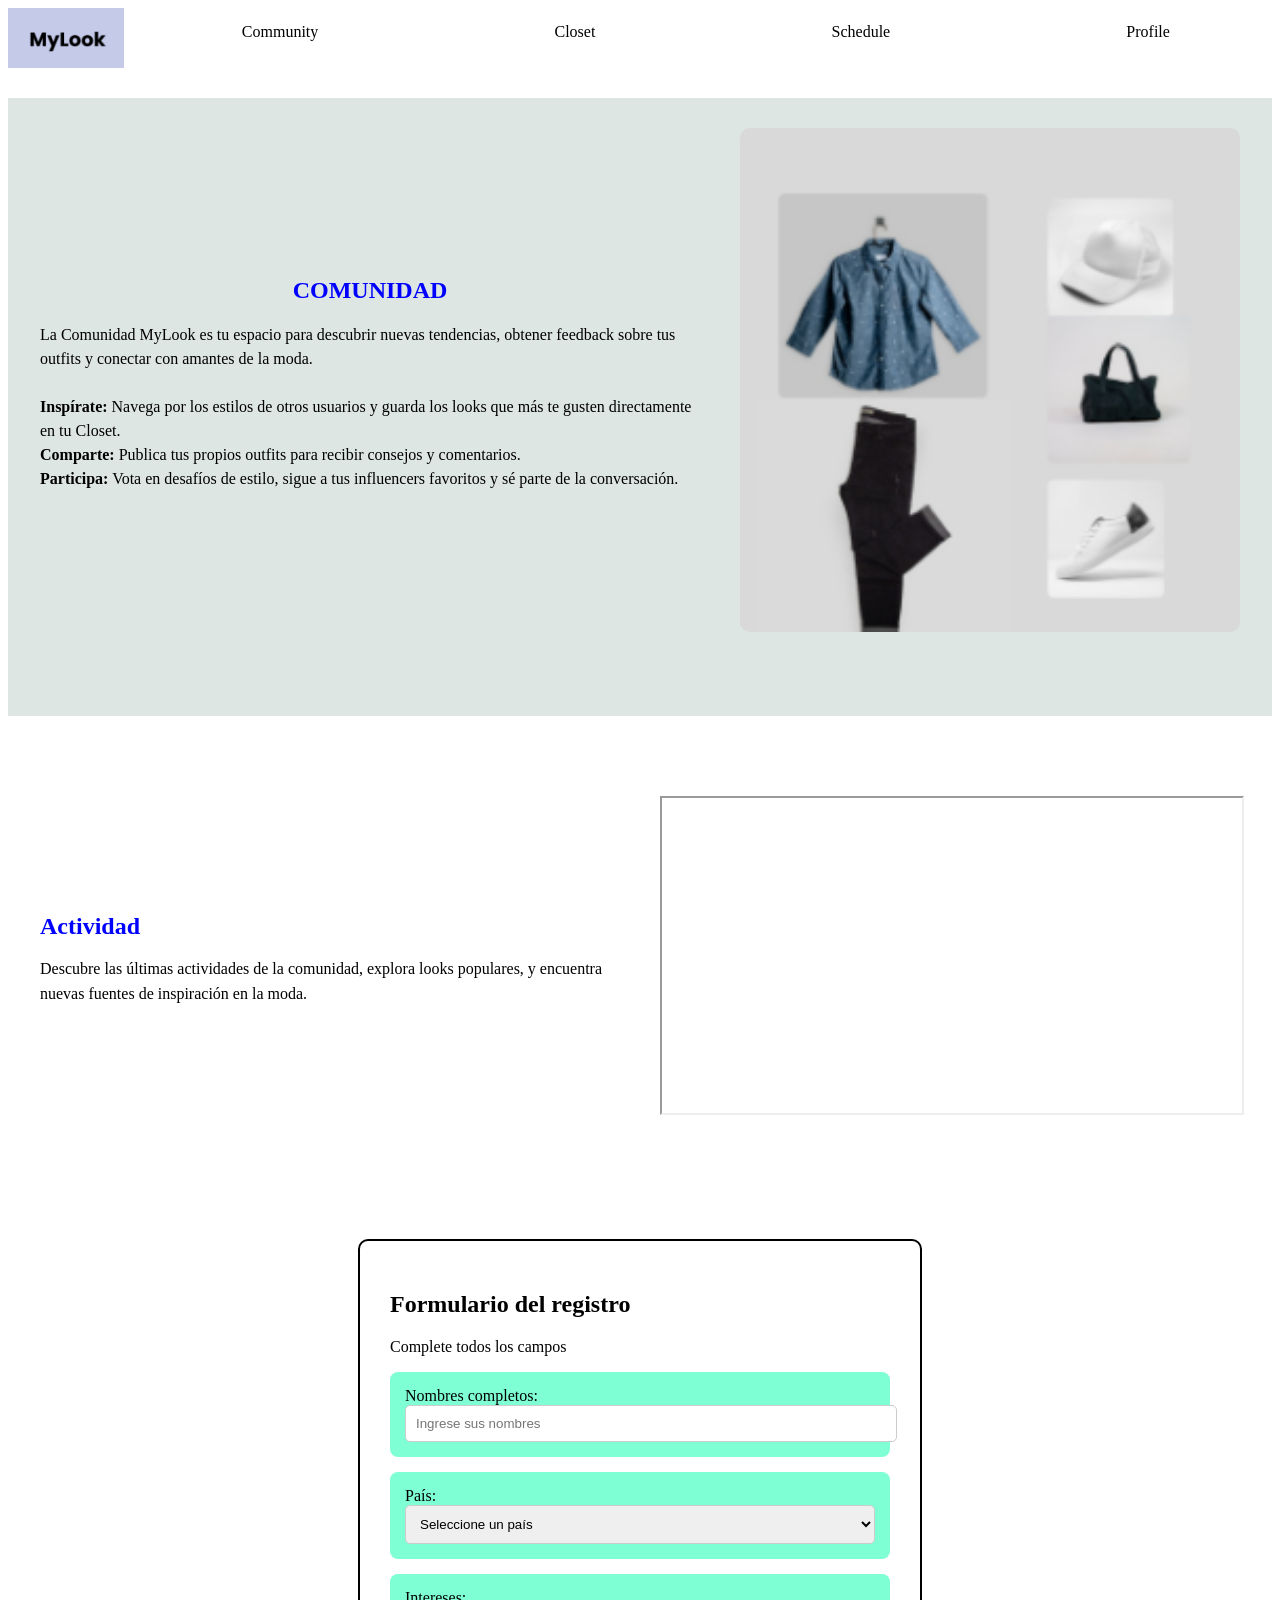
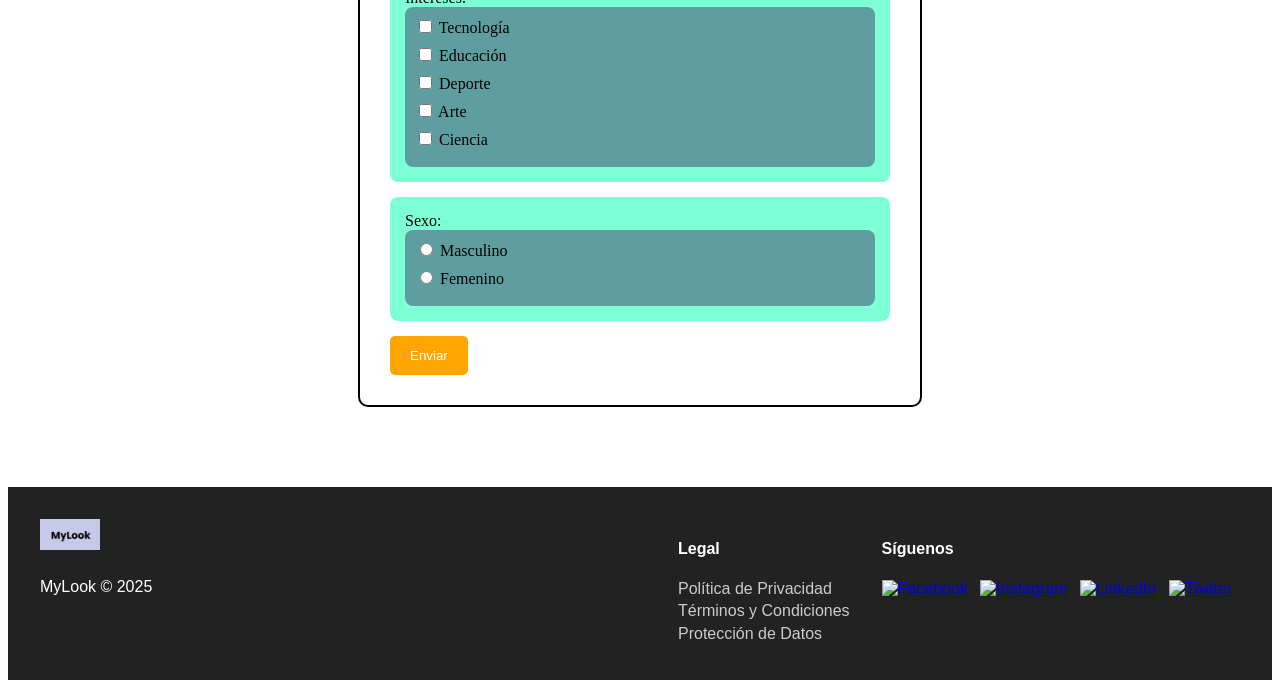
==== index.html @ fbf9d1d6 "Initial commit" ====
<!DOCTYPE html>
<html lang="es">
  <head>
    <meta charset="UTF-8" />
    <meta name="viewport" content="width=device-width, initial-scale=1.0" />
    <meta http-equiv="X-UA-Compatible" content="ie=edge" />
    <title>MyLook</title>
    <link rel="stylesheet" href="styles.css" />
    <link rel="stylesheet" href="Pie.css" />
  </head>

  <body>
    <nav class="top-header">
      <a href="#" class="logo">
        <img height="60" src="image/logo_ihc.png" alt="MyLook logo" />
      </a>

      <ul class="Menu-Horizontal">
        <li>
          <a href="#">Community</a>
          <ul class="Menu-Vertical">
            <li><a href="#">Friends</a></li>
            <li><a href="#">For you</a></li>
          </ul>
        </li>

        <li>
          <a href="#">Closet</a>
          <ul class="Menu-Vertical">
            <li><a href="#">Clothes</a></li>
            <li><a href="#">Outfit</a></li>
            <li><a href="#">Collection</a></li>
          </ul>
        </li>

        <li><a href="#">Schedule</a></li>
        <li><a href="#">Profile</a></li>
      </ul>
    </nav>

    <section class="seccion-comunnity">
      <div class="cont-gral-comunnity">
        <div class="cont-communn-texto">
          <h2>COMUNIDAD</h2>
          <p>
            La Comunidad MyLook es tu espacio para descubrir nuevas tendencias,
            obtener feedback sobre tus outfits y conectar con amantes de la
            moda.
            <br /><br />
            <strong>Inspírate:</strong> Navega por los estilos de otros usuarios
            y guarda los looks que más te gusten directamente en tu Closet.
            <br />
            <strong>Comparte:</strong> Publica tus propios outfits para recibir
            consejos y comentarios. <br />
            <strong>Participa:</strong> Vota en desafíos de estilo, sigue a tus
            influencers favoritos y sé parte de la conversación.
          </p>
        </div>

        <div class="cont-communn-image">
          <img
            src="image/ropa ihc.png"
            alt="Imagen de ropa MyLook"
            width="350"
          />
        </div>
      </div>
    </section>

    <section class="Seccion-Actividades">
      <div class="cont-gral-actividades">
        <div class="cont-actividad-texto">
          <h2>Actividad</h2>
          <p>
            Descubre las últimas actividades de la comunidad, explora looks
            populares, y encuentra nuevas fuentes de inspiración en la moda.
          </p>
        </div>

        <div class="cont-actividad-video">
          <iframe
            src="https://www.youtube.com/embed/mPgpehV3ZMg"
            title="VIDEO DEMOSTRATIVO"
            allowfullscreen
            loading="lazy"
            width="560"
            height="315"
          ></iframe>
        </div>
      </div>
    </section>

    <!-- SECCION CONTACTANOS -->
    <section class="seccion-formulario">
      <div class="div-cont-formulario">
        <h2>Formulario del registro</h2>
        <p>Complete todos los campos</p>

        <form>
          <div class="campo">
            <label for="nombre">Nombres completos:</label>
            <input
              type="text"
              id="nombre"
              name="nombre"
              placeholder="Ingrese sus nombres"
            />
          </div>

          <div class="campo">
            <label for="pais">País:</label>
            <select id="pais" name="pais">
              <option value="">Seleccione un país</option>
              <option value="Peru">Perú</option>
              <option value="Ecuador">Ecuador</option>
              <option value="Argentina">Argentina</option>
              <option value="Paraguay">Paraguay</option>
              <option value="Uruguay">Uruguay</option>
              <option value="Colombia">Colombia</option>
            </select>
          </div>

          <div class="campo">
            <label>Intereses:</label>
            <ul class="lista-checkbox">
              <li>
                <label
                  ><input type="checkbox" name="intereses" value="tecnologia" />
                  Tecnología</label
                >
              </li>
              <li>
                <label
                  ><input type="checkbox" name="intereses" value="educacion" />
                  Educación</label
                >
              </li>
              <li>
                <label
                  ><input type="checkbox" name="intereses" value="deporte" />
                  Deporte</label
                >
              </li>
              <li>
                <label
                  ><input type="checkbox" name="intereses" value="arte" />
                  Arte</label
                >
              </li>
              <li>
                <label
                  ><input type="checkbox" name="intereses" value="ciencia" />
                  Ciencia</label
                >
              </li>
            </ul>
          </div>

          <!-- Radio Button -->
          <div class="campo">
            <label>Sexo:</label>
            <ul class="lista-radio">
              <li>
                <label
                  ><input type="radio" name="genero" value="masculino" />
                  Masculino</label
                >
              </li>
              <li>
                <label
                  ><input type="radio" name="genero" value="femenino" />
                  Femenino</label
                >
              </li>
            </ul>
          </div>

          <button type="submit">Enviar</button>
        </form>
      </div>
    </section>

    <footer class="footer">
      <div class="footer-container">
        <div class="footer-brand">
          <img src="image/logo_ihc.png" alt="MyLook logo" class="footer-logo" />
          <p>MyLook © 2025</p>
        </div>

        <div class="footer-right">
          <div class="footer-links">
            <h4>Legal</h4>
            <a href="docs/politica_de_privacidad.pdf" target="_blank"
              >Política de Privacidad</a
            >
            <a href="docs/terminos_y_condiciones.pdf" target="_blank"
              >Términos y Condiciones</a
            >
            <a href="docs/proteccion_de_datos.pdf" target="_blank"
              >Protección de Datos</a
            >
          </div>

          <div class="footer-social">
            <h4>Síguenos</h4>
            <a href="#"
              ><img
                src="https://cdn-icons-png.flaticon.com/512/145/145802.png"
                alt="Facebook"
                class="social-icon"
            /></a>
            <a href="#"
              ><img
                src="https://cdn-icons-png.flaticon.com/512/145/145812.png"
                alt="Instagram"
                class="social-icon"
            /></a>
            <a href="#"
              ><img
                src="https://cdn-icons-png.flaticon.com/512/145/145807.png"
                alt="LinkedIn"
                class="social-icon"
            /></a>
            <a href="#"
              ><img
                src="https://cdn-icons-png.flaticon.com/512/145/145806.png"
                alt="Twitter"
                class="social-icon"
            /></a>
          </div>
        </div>
      </div>
    </footer>
  </body>
</html>
---- styles.css ----
.top-header {
  position: fixed;
  background-color: white;
  width: 100%;
  height: 5.625rem;
  display: flex;
  align-items: start;
  justify-content: space-between;
  z-index: 100;
}

.Menu-Horizontal {
  list-style: none;
  display: flex;
  justify-content: space-around;
  width: 100%;
  max-width: 75rem;
  margin: 0;
  padding: 0;
}

.Menu-Horizontal li {
  display: block;
  padding: 0.9375rem 1.25rem;
  color: black;
}

.Menu-Horizontal li:hover {
  color: red;
}

.Menu-Horizontal li a {
  text-decoration: none;
  color: inherit;
}

.Menu-Vertical {
  padding: 0;
  position: absolute;
  display: none;
  width: 12.5rem;
  background-color: white;
}

.Menu-Horizontal li:hover .Menu-Vertical {
  display: block;
}

.Menu-Vertical li {
  display: block;
  color: green;
  padding: 0.9375rem 0.9375rem 1.25rem;
}

.Menu-Vertical li:hover {
  background-color: grey;
}

.seccion-comunnity {
  padding: 7.5rem 1.25rem 5rem;
  background-color: rgb(221, 230, 227);
}

.cont-gral-comunnity {
  display: flex;
  justify-content: space-between;
  align-items: center;
  max-width: 75rem;
  margin: 0 auto;
  gap: 2.5rem;
  flex-wrap: wrap;
}

.cont-communn-texto {
  flex: 1;
  text-align: left;
}

.cont-communn-texto h2 {
  color: blue;
  margin-bottom: 1.1875rem;
  text-align: center;
}

.cont-communn-texto p {
  color: black;
  line-height: 1.5;
}

.cont-communn-image {
  flex: 1;
  width: 100%;
  max-width: 31.25rem;
  border-radius: 0.625rem;
}

.cont-communn-image img {
  width: 100%;
  height: auto;
  border-radius: 0.625rem;
}

.cont-gral-actividades {
  display: flex;
  justify-content: space-between;
  align-items: center;
  max-width: 75rem;
  margin: 0 auto;
  gap: 2.5rem;
  flex-wrap: wrap;
}

.cont-actividad-texto {
  flex: 1;
}

.cont-actividad-texto h2 {
  color: blue;
  margin-bottom: 0.9375rem;
}

.cont-actividad-texto p {
  color: black;
  line-height: 1.6;
}

.cont-actividad-video {
  flex: 1;
}

.Seccion-Actividades {
  padding: 5rem 1.25rem;
}

.cont-actividad-video iframe {
  width: 100%;
}

.seccion-formulario {
  background-color: white;
  padding: 2.5rem;
  border: 0.1875rem;
  display: flex;
  justify-content: center;
  margin-bottom: 2.5rem;
}

.div-cont-formulario {
  background-color: white;
  padding: 1.875rem;
  border: 0.125rem solid #000000;
  border-radius: 0.625rem;
  width: 100%;
  max-width: 31.25rem;
}

.campo {
  border: 0.0625rem;
  padding: 0.9375rem;
  margin-bottom: 0.9375rem;
  border-radius: 0.5rem;
  background-color: aquamarine;
}

.formulario label {
  display: block;
  font-weight: 600;
  margin-bottom: 0.5rem;
  color: blue;
}

input[type="text"],
select {
  width: 100%;
  padding: 0.625rem;
  border: 0.0625rem solid #ccc;
  border-radius: 0.3125rem;
}

.lista-checkbox,
.lista-radio {
  list-style: none;
  padding: 0.625rem;
  margin: 0;
  border: 0.0625rem;
  background-color: cadetblue;
  border-radius: 0.5rem;
}

.lista-checkbox li,
.lista-radio li {
  margin-bottom: 0.5rem;
}

button {
  background-color: orange;
  color: white;
  border: none;
  padding: 0.75rem 1.25rem;
  border-radius: 0.3125rem;
  cursor: pointer;
}
---- Pie.css ----
/* Footer general */
.footer {
  background-color: #222; /* Fondo oscuro para contraste */
  color: white;
  padding: 2rem 1rem;
  font-family: "Roboto", sans-serif;
}

/* Contenedor flexible principal */
.footer-container {
  display: flex;
  flex-direction: row;
  justify-content: space-between;
  flex-wrap: wrap;
  max-width: 1200px;
  margin: auto;
  gap: 2rem;
}

/* Marca o logotipo */
.footer-brand {
  flex: 1;
  min-width: 200px;
}

.footer-logo {
  width: 60px;
  height: auto;
  margin-bottom: 0.5rem;
}

/* Contenedor para Legal + Social */
.footer-right {
  display: flex;
  flex-direction: row;
  gap: 2rem; /* espacio entre legal y social */
  flex: 1;
  min-width: 200px;
  justify-content: flex-end; /* opcional: alineado a la derecha */
}

/* Enlaces legales */
.footer-links {
  flex: none; /* que no se expanda */
}

.footer-links a {
  display: block;
  color: #ccc;
  text-decoration: none;
  margin: 0.3rem 0;
}

.footer-links a:hover {
  color: #fff;
}

/* Redes sociales con íconos */
.footer-social {
  flex: none; /* que no se expanda */
}

.social-icon {
  width: 32px;
  height: 32px;
  margin-right: 0.5rem;
  transition: transform 0.2s ease-in-out;
}

.social-icon:hover {
  transform: scale(1.2);
}

/* Responsive para pantallas pequeñas */
@media (max-width: 768px) {
  .footer-container {
    flex-direction: column;
    align-items: center;
    text-align: center;
  }

  .footer-right {
    flex-direction: column;
    align-items: center;
  }

  .footer-social img {
    margin-bottom: 0.5rem;
  }
}
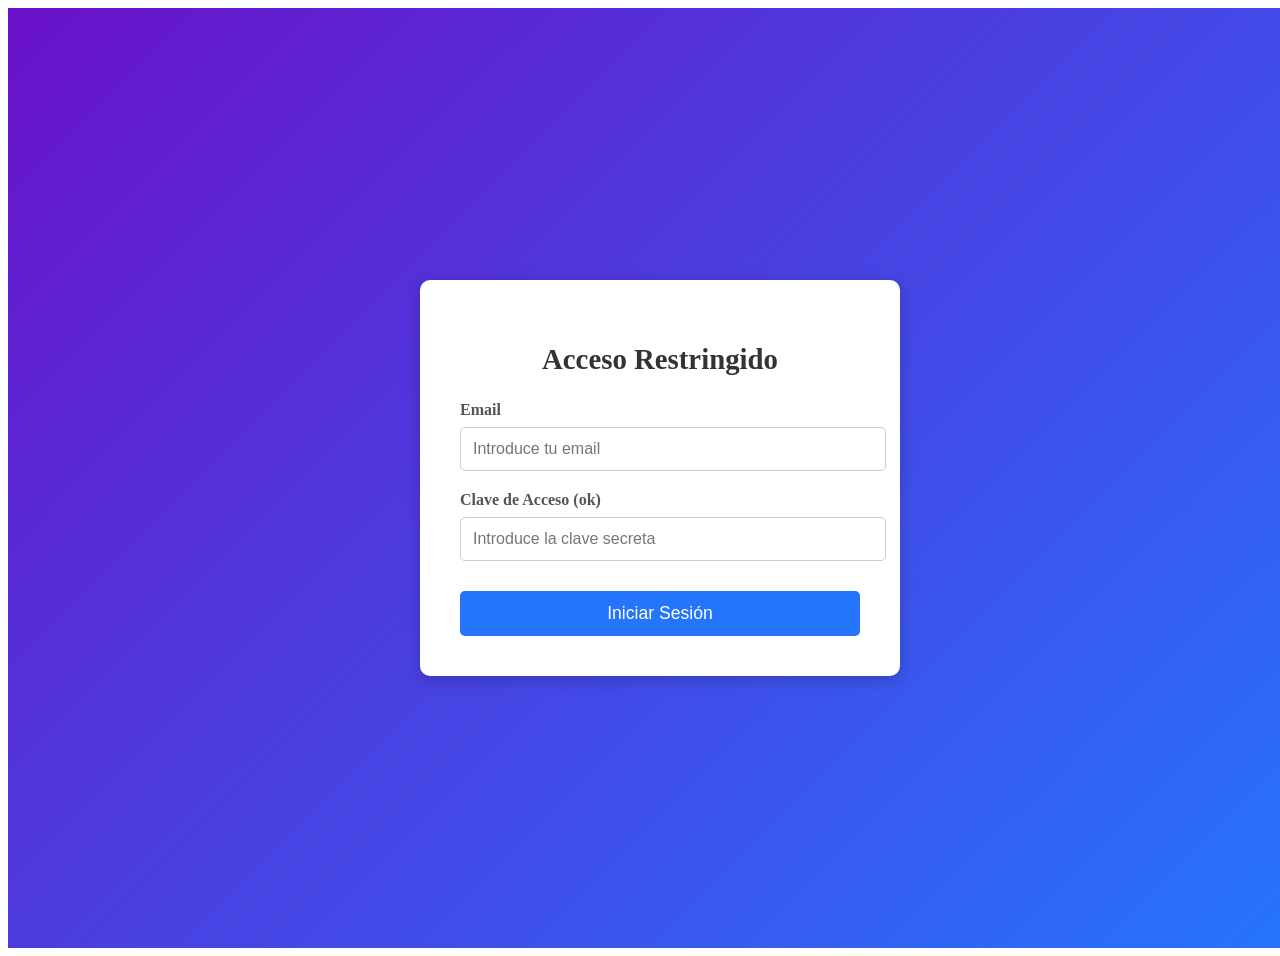
==== commit cbfdeb6f: "se agrego login" ====
--- a/index.html
+++ b/index.html
@@ -3,233 +3,42 @@
   <head>
     <meta charset="UTF-8" />
     <meta name="viewport" content="width=device-width, initial-scale=1.0" />
-    <meta http-equiv="X-UA-Compatible" content="ie=edge" />
-    <title>MyLook</title>
-    <link rel="stylesheet" href="styles.css" />
-    <link rel="stylesheet" href="Pie.css" />
+    <title>Login con Clave Estática</title>
+    <link rel="stylesheet" href="login.css" />
   </head>
+  <body>
+    <section class="login-container">
+      <div class="login-box">
+        <h2>Acceso Restringido</h2>
 
-  <body>
-    <nav class="top-header">
-      <a href="#" class="logo">
-        <img height="60" src="image/logo_ihc.png" alt="MyLook logo" />
-      </a>
-
-      <ul class="Menu-Horizontal">
-        <li>
-          <a href="#">Community</a>
-          <ul class="Menu-Vertical">
-            <li><a href="#">Friends</a></li>
-            <li><a href="#">For you</a></li>
-          </ul>
-        </li>
-
-        <li>
-          <a href="#">Closet</a>
-          <ul class="Menu-Vertical">
-            <li><a href="#">Clothes</a></li>
-            <li><a href="#">Outfit</a></li>
-            <li><a href="#">Collection</a></li>
-          </ul>
-        </li>
-
-        <li><a href="#">Schedule</a></li>
-        <li><a href="#">Profile</a></li>
-      </ul>
-    </nav>
-
-    <section class="seccion-comunnity">
-      <div class="cont-gral-comunnity">
-        <div class="cont-communn-texto">
-          <h2>COMUNIDAD</h2>
-          <p>
-            La Comunidad MyLook es tu espacio para descubrir nuevas tendencias,
-            obtener feedback sobre tus outfits y conectar con amantes de la
-            moda.
-            <br /><br />
-            <strong>Inspírate:</strong> Navega por los estilos de otros usuarios
-            y guarda los looks que más te gusten directamente en tu Closet.
-            <br />
-            <strong>Comparte:</strong> Publica tus propios outfits para recibir
-            consejos y comentarios. <br />
-            <strong>Participa:</strong> Vota en desafíos de estilo, sigue a tus
-            influencers favoritos y sé parte de la conversación.
-          </p>
-        </div>
-
-        <div class="cont-communn-image">
-          <img
-            src="image/ropa ihc.png"
-            alt="Imagen de ropa MyLook"
-            width="350"
-          />
-        </div>
-      </div>
-    </section>
-
-    <section class="Seccion-Actividades">
-      <div class="cont-gral-actividades">
-        <div class="cont-actividad-texto">
-          <h2>Actividad</h2>
-          <p>
-            Descubre las últimas actividades de la comunidad, explora looks
-            populares, y encuentra nuevas fuentes de inspiración en la moda.
-          </p>
-        </div>
-
-        <div class="cont-actividad-video">
-          <iframe
-            src="https://www.youtube.com/embed/mPgpehV3ZMg"
-            title="VIDEO DEMOSTRATIVO"
-            allowfullscreen
-            loading="lazy"
-            width="560"
-            height="315"
-          ></iframe>
-        </div>
-      </div>
-    </section>
-
-    <!-- SECCION CONTACTANOS -->
-    <section class="seccion-formulario">
-      <div class="div-cont-formulario">
-        <h2>Formulario del registro</h2>
-        <p>Complete todos los campos</p>
-
-        <form>
-          <div class="campo">
-            <label for="nombre">Nombres completos:</label>
+        <form onsubmit="return validarLogin(event);">
+          <div class="input-group">
+            <label for="email">Email</label>
             <input
-              type="text"
-              id="nombre"
-              name="nombre"
-              placeholder="Ingrese sus nombres"
+              type="email"
+              id="email"
+              name="email"
+              placeholder="Introduce tu email"
+              required
             />
           </div>
 
-          <div class="campo">
-            <label for="pais">País:</label>
-            <select id="pais" name="pais">
-              <option value="">Seleccione un país</option>
-              <option value="Peru">Perú</option>
-              <option value="Ecuador">Ecuador</option>
-              <option value="Argentina">Argentina</option>
-              <option value="Paraguay">Paraguay</option>
-              <option value="Uruguay">Uruguay</option>
-              <option value="Colombia">Colombia</option>
-            </select>
+          <div class="input-group">
+            <label for="password">Clave de Acceso (ok)</label>
+            <input
+              type="password"
+              id="password"
+              name="password"
+              placeholder="Introduce la clave secreta"
+              required
+            />
           </div>
 
-          <div class="campo">
-            <label>Intereses:</label>
-            <ul class="lista-checkbox">
-              <li>
-                <label
-                  ><input type="checkbox" name="intereses" value="tecnologia" />
-                  Tecnología</label
-                >
-              </li>
-              <li>
-                <label
-                  ><input type="checkbox" name="intereses" value="educacion" />
-                  Educación</label
-                >
-              </li>
-              <li>
-                <label
-                  ><input type="checkbox" name="intereses" value="deporte" />
-                  Deporte</label
-                >
-              </li>
-              <li>
-                <label
-                  ><input type="checkbox" name="intereses" value="arte" />
-                  Arte</label
-                >
-              </li>
-              <li>
-                <label
-                  ><input type="checkbox" name="intereses" value="ciencia" />
-                  Ciencia</label
-                >
-              </li>
-            </ul>
-          </div>
-
-          <!-- Radio Button -->
-          <div class="campo">
-            <label>Sexo:</label>
-            <ul class="lista-radio">
-              <li>
-                <label
-                  ><input type="radio" name="genero" value="masculino" />
-                  Masculino</label
-                >
-              </li>
-              <li>
-                <label
-                  ><input type="radio" name="genero" value="femenino" />
-                  Femenino</label
-                >
-              </li>
-            </ul>
-          </div>
-
-          <button type="submit">Enviar</button>
+          <button type="submit" class="login-button">Iniciar Sesión</button>
         </form>
       </div>
     </section>
 
-    <footer class="footer">
-      <div class="footer-container">
-        <div class="footer-brand">
-          <img src="image/logo_ihc.png" alt="MyLook logo" class="footer-logo" />
-          <p>MyLook © 2025</p>
-        </div>
-
-        <div class="footer-right">
-          <div class="footer-links">
-            <h4>Legal</h4>
-            <a href="docs/politica_de_privacidad.pdf" target="_blank"
-              >Política de Privacidad</a
-            >
-            <a href="docs/terminos_y_condiciones.pdf" target="_blank"
-              >Términos y Condiciones</a
-            >
-            <a href="docs/proteccion_de_datos.pdf" target="_blank"
-              >Protección de Datos</a
-            >
-          </div>
-
-          <div class="footer-social">
-            <h4>Síguenos</h4>
-            <a href="#"
-              ><img
-                src="https://cdn-icons-png.flaticon.com/512/145/145802.png"
-                alt="Facebook"
-                class="social-icon"
-            /></a>
-            <a href="#"
-              ><img
-                src="https://cdn-icons-png.flaticon.com/512/145/145812.png"
-                alt="Instagram"
-                class="social-icon"
-            /></a>
-            <a href="#"
-              ><img
-                src="https://cdn-icons-png.flaticon.com/512/145/145807.png"
-                alt="LinkedIn"
-                class="social-icon"
-            /></a>
-            <a href="#"
-              ><img
-                src="https://cdn-icons-png.flaticon.com/512/145/145806.png"
-                alt="Twitter"
-                class="social-icon"
-            /></a>
-          </div>
-        </div>
-      </div>
-    </footer>
+    <script src="login.js"></script>
   </body>
 </html>
--- a/login.css
+++ b/login.css
@@ -0,0 +1,156 @@
+/* ===================================================== */
+/* CONTENEDOR PRINCIPAL */
+/* ===================================================== */
+.login-container {
+  display: flex;
+  justify-content: center;
+  align-items: center;
+  min-height: 100vh;
+  width: 100%;
+  background: linear-gradient(135deg, #6a11cb 0%, #2575fc 100%);
+  padding: 1.25rem;
+}
+
+/* ===================================================== */
+/* CAJA DEL FORMULARIO */
+/* ===================================================== */
+.login-box {
+  background: white;
+  padding: 2.5rem;
+  border-radius: 0.625rem;
+  box-shadow: 0 0.25rem 0.9375rem rgba(0, 0, 0, 0.2);
+  width: 100%;
+  max-width: 25rem;
+  text-align: center;
+}
+
+.login-box h2 {
+  margin-bottom: 1.5625rem;
+  color: #333;
+  font-size: 1.8rem;
+}
+
+.input-group {
+  margin-bottom: 1.25rem;
+  text-align: left;
+}
+
+.input-group label {
+  display: block;
+  margin-bottom: 0.5rem;
+  font-weight: bold;
+  color: #555;
+}
+
+.input-group input {
+  width: 100%;
+  padding: 0.75rem;
+  border: 1px solid #ccc;
+  border-radius: 0.3125rem;
+  font-size: 1rem;
+  transition: border-color 0.3s;
+}
+
+.input-group input:focus {
+  border-color: #2575fc;
+  outline: none;
+}
+
+.login-button {
+  width: 100%;
+  padding: 0.75rem;
+  border: none;
+  border-radius: 0.3125rem;
+  background-color: #2575fc;
+  color: white;
+  font-size: 1.1rem;
+  cursor: pointer;
+  transition: background-color 0.3s ease;
+  margin-top: 0.625rem;
+}
+
+.login-button:hover {
+  background-color: #0e63e2;
+}
+
+/* ===================================================== */
+/* RESPONSIVE TABLET (max-width: 900px) */
+/* ===================================================== */
+
+@media (max-width: 900px) {
+  .login-container {
+    padding: 1rem;
+  }
+
+  .login-box {
+    padding: 2rem;
+    max-width: 22rem; /* Se adapta mejor a tablets */
+  }
+
+  .login-box h2 {
+    font-size: 1.6rem;
+  }
+}
+
+/* ===================================================== */
+/* RESPONSIVE MÓVIL (max-width: 600px) */
+/* ===================================================== */
+
+@media (max-width: 600px) {
+  .login-container {
+    padding: 0;
+    background: #fff;
+    align-items: flex-start;
+    min-height: auto;
+  }
+
+  .login-box {
+    padding: 1.5rem;
+    margin-top: 2rem;
+    width: 100%;
+    max-width: 100%;
+    box-shadow: none;
+    border-radius: 0;
+    border: none;
+    text-align: left;
+  }
+
+  .login-box h2 {
+    font-size: 1.7rem;
+    text-align: left;
+  }
+
+  .input-group input {
+    padding: 1rem;
+    font-size: 1.05rem;
+  }
+
+  .login-button {
+    padding: 1rem;
+    font-size: 1.15rem;
+  }
+}
+
+/* ===================================================== */
+/* MÓVILES MUY PEQUEÑOS (max-width: 380px) */
+/* ===================================================== */
+
+@media (max-width: 380px) {
+  .login-box h2 {
+    font-size: 1.5rem;
+  }
+
+  .input-group label {
+    font-size: 0.9rem;
+  }
+
+  .input-group input {
+    padding: 0.85rem;
+    font-size: 0.95rem;
+  }
+
+  .login-button {
+    padding: 0.9rem;
+    font-size: 1rem;
+  }
+}
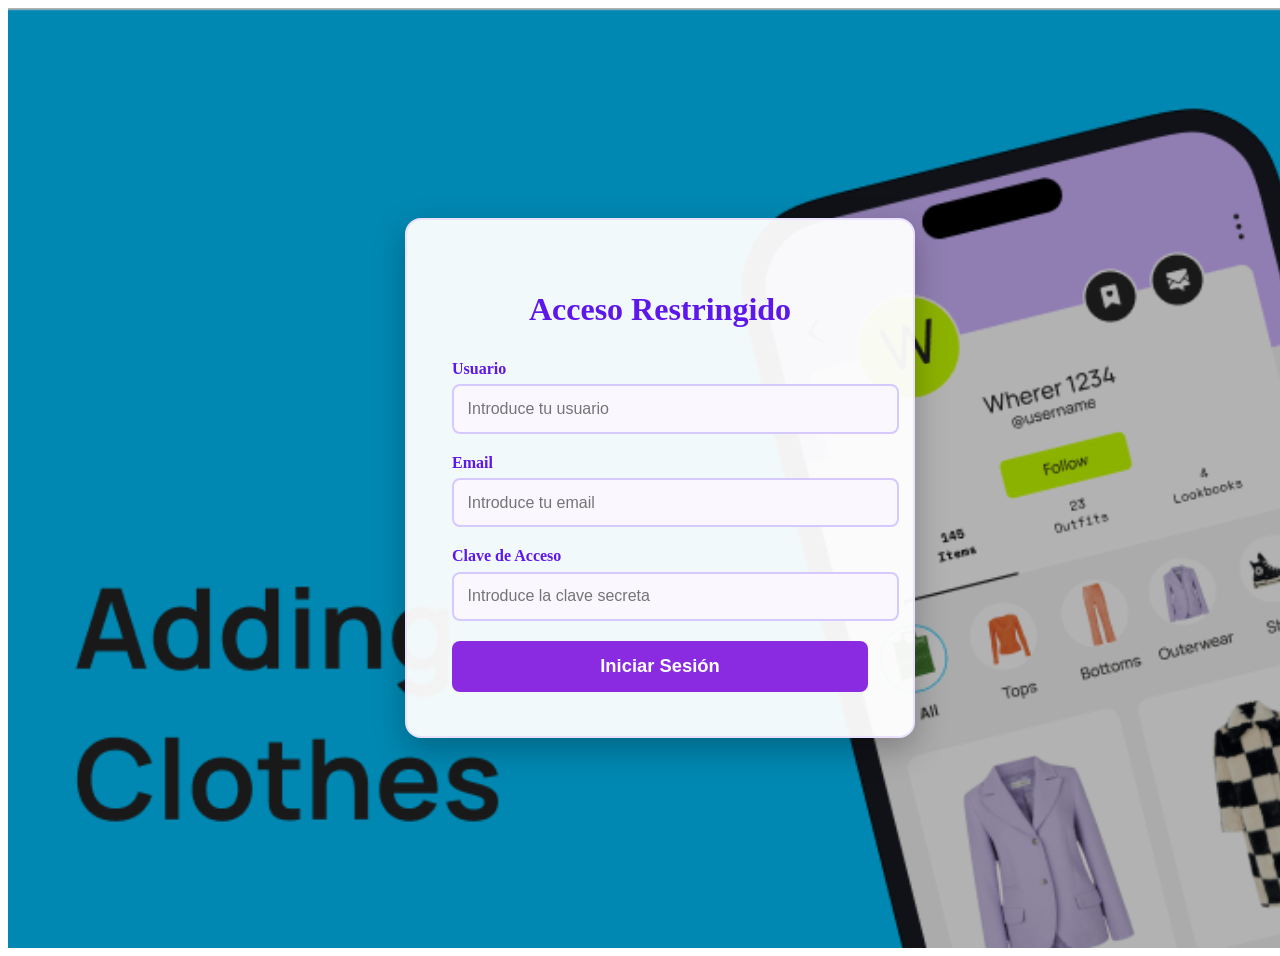
==== commit a16b23a2: "modificacion de login" ====
--- a/index.html
+++ b/index.html
@@ -13,6 +13,17 @@
 
         <form onsubmit="return validarLogin(event);">
           <div class="input-group">
+            <label for="username">Usuario</label>
+            <input
+              type="text"
+              id="username"
+              name="username"
+              placeholder="Introduce tu usuario"
+              required
+            />
+          </div>
+        
+          <div class="input-group">
             <label for="email">Email</label>
             <input
               type="email"
@@ -22,9 +33,9 @@
               required
             />
           </div>
-
+        
           <div class="input-group">
-            <label for="password">Clave de Acceso (ok)</label>
+            <label for="password">Clave de Acceso</label>
             <input
               type="password"
               id="password"
@@ -33,8 +44,9 @@
               required
             />
           </div>
-
+        
           <button type="submit" class="login-button">Iniciar Sesión</button>
+        </form>
         </form>
       </div>
     </section>
--- a/login.css
+++ b/login.css
@@ -1,5 +1,5 @@
 /* ===================================================== */
-/* CONTENEDOR PRINCIPAL */
+/* CONTENEDOR PRINCIPAL CON IMAGEN DE FONDO */
 /* ===================================================== */
 .login-container {
   display: flex;
@@ -7,29 +7,74 @@
   align-items: center;
   min-height: 100vh;
   width: 100%;
-  background: linear-gradient(135deg, #6a11cb 0%, #2575fc 100%);
   padding: 1.25rem;
+
+  /* Ruta correcta a la imagen */
+  background-image: url("image/wearing.png");
+  background-size: cover;
+  background-position: center;
+  background-repeat: no-repeat;
+  position: relative;
 }
 
-/* ===================================================== */
-/* CAJA DEL FORMULARIO */
-/* ===================================================== */
+/* Capa semitransparente opcional para mejorar legibilidad */
+.login-container::before {
+  content: "";
+  position: absolute;
+  top: 0;
+  left: 0;
+  right: 0;
+  bottom: 0;
+  background-color: rgba(0, 0, 0, 0.3); /* Ajusta opacidad a tu gusto */
+  z-index: 1;
+}
+
 .login-box {
-  background: white;
-  padding: 2.5rem;
-  border-radius: 0.625rem;
-  box-shadow: 0 0.25rem 0.9375rem rgba(0, 0, 0, 0.2);
+  background: rgba(255, 255, 255, 0.95); /* Fondo blanco semi-transparente */
+  padding: 2.8rem;
+  border-radius: 1rem;
   width: 100%;
-  max-width: 25rem;
+  max-width: 26rem;
   text-align: center;
+  box-shadow: 0 0.7rem 2rem rgba(0, 0, 0, 0.25);
+  border: 2px solid #eae0ff;
+  position: relative;
+  z-index: 2; /* Está sobre la capa semi-transparente */
+}
+
+/* Capa semitransparente opcional para mejorar legibilidad */
+.login-container::before {
+  content: "";
+  position: absolute;
+  top: 0;
+  left: 0;
+  right: 0;
+  bottom: 0;
+  background-color: rgba(0, 0, 0, 0.3); /* Ajusta opacidad a tu gusto */
+  z-index: 1;
+}
+
+.login-box {
+  background: rgba(255, 255, 255, 0.95); /* Fondo blanco semi-transparente */
+  padding: 2.8rem;
+  border-radius: 1rem;
+  width: 100%;
+  max-width: 26rem;
+  text-align: center;
+  box-shadow: 0 0.7rem 2rem rgba(0, 0, 0, 0.25);
+  border: 2px solid #eae0ff;
+  position: relative;
+  z-index: 2; /* Está sobre la capa semi-transparente */
 }
 
 .login-box h2 {
-  margin-bottom: 1.5625rem;
-  color: #333;
-  font-size: 1.8rem;
+  margin-bottom: 2rem;
+  color: #5e17eb;
+  font-size: 2rem;
+  font-weight: 700;
 }
 
+/* Inputs */
 .input-group {
   margin-bottom: 1.25rem;
   text-align: left;
@@ -37,120 +82,58 @@
 
 .input-group label {
   display: block;
-  margin-bottom: 0.5rem;
-  font-weight: bold;
-  color: #555;
+  margin-bottom: 0.4rem;
+  font-weight: 600;
+  color: #5e17eb;
 }
 
 .input-group input {
   width: 100%;
-  padding: 0.75rem;
-  border: 1px solid #ccc;
-  border-radius: 0.3125rem;
+  padding: 0.85rem;
+  border: 2px solid #d5c9ff;
+  border-radius: 0.5rem;
   font-size: 1rem;
-  transition: border-color 0.3s;
+  transition: 0.3s ease;
+  background: #faf7ff;
 }
 
 .input-group input:focus {
-  border-color: #2575fc;
+  border-color: #8a2be2;
   outline: none;
+  background: #ffffff;
+  box-shadow: 0 0 7px rgba(138, 43, 226, 0.4);
 }
 
+/* Botón */
 .login-button {
   width: 100%;
-  padding: 0.75rem;
+  padding: 0.9rem;
   border: none;
-  border-radius: 0.3125rem;
-  background-color: #2575fc;
+  border-radius: 0.5rem;
+  background-color: #8a2be2;
   color: white;
-  font-size: 1.1rem;
+  font-size: 1.15rem;
+  font-weight: 600;
   cursor: pointer;
-  transition: background-color 0.3s ease;
-  margin-top: 0.625rem;
+  transition: 0.3s ease;
 }
 
 .login-button:hover {
-  background-color: #0e63e2;
+  background-color: #6d1cd4;
 }
 
-/* ===================================================== */
-/* RESPONSIVE TABLET (max-width: 900px) */
-/* ===================================================== */
-
-@media (max-width: 900px) {
-  .login-container {
-    padding: 1rem;
-  }
-
+/* Responsive */
+@media (max-width: 600px) {
   .login-box {
     padding: 2rem;
-    max-width: 22rem; /* Se adapta mejor a tablets */
-  }
-
-  .login-box h2 {
-    font-size: 1.6rem;
-  }
-}
-
-/* ===================================================== */
-/* RESPONSIVE MÓVIL (max-width: 600px) */
-/* ===================================================== */
-
-@media (max-width: 600px) {
-  .login-container {
-    padding: 0;
-    background: #fff;
-    align-items: flex-start;
-    min-height: auto;
-  }
-
-  .login-box {
-    padding: 1.5rem;
-    margin-top: 2rem;
-    width: 100%;
-    max-width: 100%;
-    box-shadow: none;
-    border-radius: 0;
-    border: none;
-    text-align: left;
+    border-radius: 0.5rem;
   }
 
   .login-box h2 {
     font-size: 1.7rem;
-    text-align: left;
-  }
-
-  .input-group input {
-    padding: 1rem;
-    font-size: 1.05rem;
   }
 
   .login-button {
-    padding: 1rem;
-    font-size: 1.15rem;
+    font-size: 1.1rem;
   }
 }
-
-/* ===================================================== */
-/* MÓVILES MUY PEQUEÑOS (max-width: 380px) */
-/* ===================================================== */
-
-@media (max-width: 380px) {
-  .login-box h2 {
-    font-size: 1.5rem;
-  }
-
-  .input-group label {
-    font-size: 0.9rem;
-  }
-
-  .input-group input {
-    padding: 0.85rem;
-    font-size: 0.95rem;
-  }
-
-  .login-button {
-    padding: 0.9rem;
-    font-size: 1rem;
-  }
-}
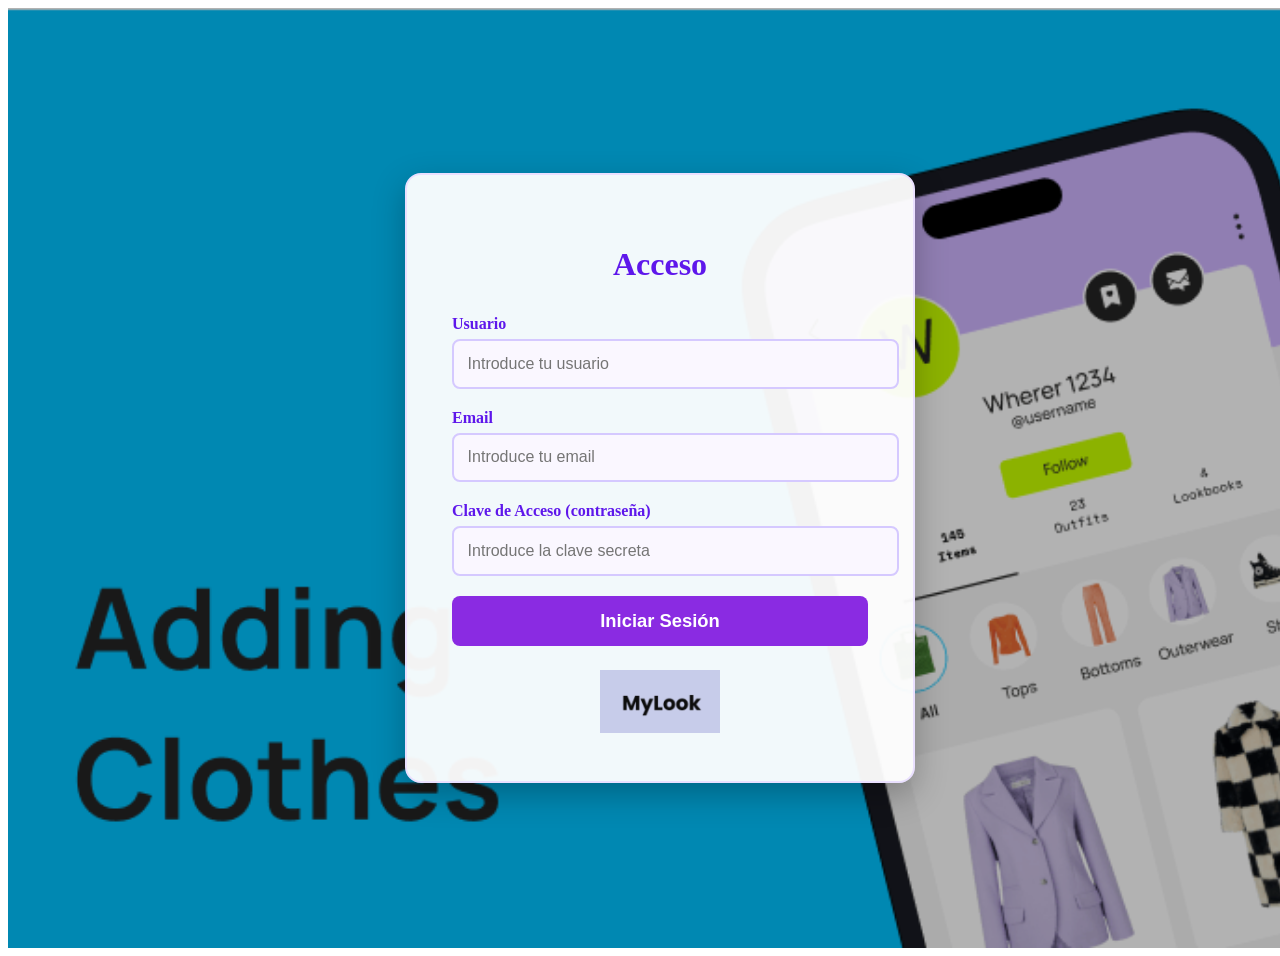
==== commit ddac636a: "menu hamburguesa y tipo de letra" ====
--- a/index.html
+++ b/index.html
@@ -9,7 +9,7 @@
   <body>
     <section class="login-container">
       <div class="login-box">
-        <h2>Acceso Restringido</h2>
+        <h2>Acceso</h2>
 
         <form onsubmit="return validarLogin(event);">
           <div class="input-group">
@@ -22,7 +22,7 @@
               required
             />
           </div>
-        
+
           <div class="input-group">
             <label for="email">Email</label>
             <input
@@ -33,9 +33,9 @@
               required
             />
           </div>
-        
+
           <div class="input-group">
-            <label for="password">Clave de Acceso</label>
+            <label for="password">Clave de Acceso (contraseña)</label>
             <input
               type="password"
               id="password"
@@ -44,10 +44,14 @@
               required
             />
           </div>
-        
+
           <button type="submit" class="login-button">Iniciar Sesión</button>
         </form>
-        </form>
+
+        <!-- Logo debajo del formulario -->
+        <div class="login-logo">
+          <img src="image/logo_ihc.png" alt="Logo IHC" />
+        </div>
       </div>
     </section>
 
--- a/login.css
+++ b/login.css
@@ -8,8 +8,6 @@
   min-height: 100vh;
   width: 100%;
   padding: 1.25rem;
-
-  /* Ruta correcta a la imagen */
   background-image: url("image/wearing.png");
   background-size: cover;
   background-position: center;
@@ -39,32 +37,7 @@
   box-shadow: 0 0.7rem 2rem rgba(0, 0, 0, 0.25);
   border: 2px solid #eae0ff;
   position: relative;
-  z-index: 2; /* Está sobre la capa semi-transparente */
-}
-
-/* Capa semitransparente opcional para mejorar legibilidad */
-.login-container::before {
-  content: "";
-  position: absolute;
-  top: 0;
-  left: 0;
-  right: 0;
-  bottom: 0;
-  background-color: rgba(0, 0, 0, 0.3); /* Ajusta opacidad a tu gusto */
-  z-index: 1;
-}
-
-.login-box {
-  background: rgba(255, 255, 255, 0.95); /* Fondo blanco semi-transparente */
-  padding: 2.8rem;
-  border-radius: 1rem;
-  width: 100%;
-  max-width: 26rem;
-  text-align: center;
-  box-shadow: 0 0.7rem 2rem rgba(0, 0, 0, 0.25);
-  border: 2px solid #eae0ff;
-  position: relative;
-  z-index: 2; /* Está sobre la capa semi-transparente */
+  z-index: 2; /* Está sobre la capa semitransparente */
 }
 
 .login-box h2 {
@@ -122,6 +95,18 @@
   background-color: #6d1cd4;
 }
 
+/* Logo debajo del formulario */
+.login-logo {
+  margin-top: 1.5rem;
+  text-align: center;
+}
+
+.login-logo img {
+  width: 120px; /* Tamaño más grande */
+  height: auto;
+  opacity: 0.95;
+}
+
 /* Responsive */
 @media (max-width: 600px) {
   .login-box {
@@ -136,4 +121,8 @@
   .login-button {
     font-size: 1.1rem;
   }
+
+  .login-logo img {
+    width: 100px; /* Tamaño proporcional para móviles */
+  }
 }
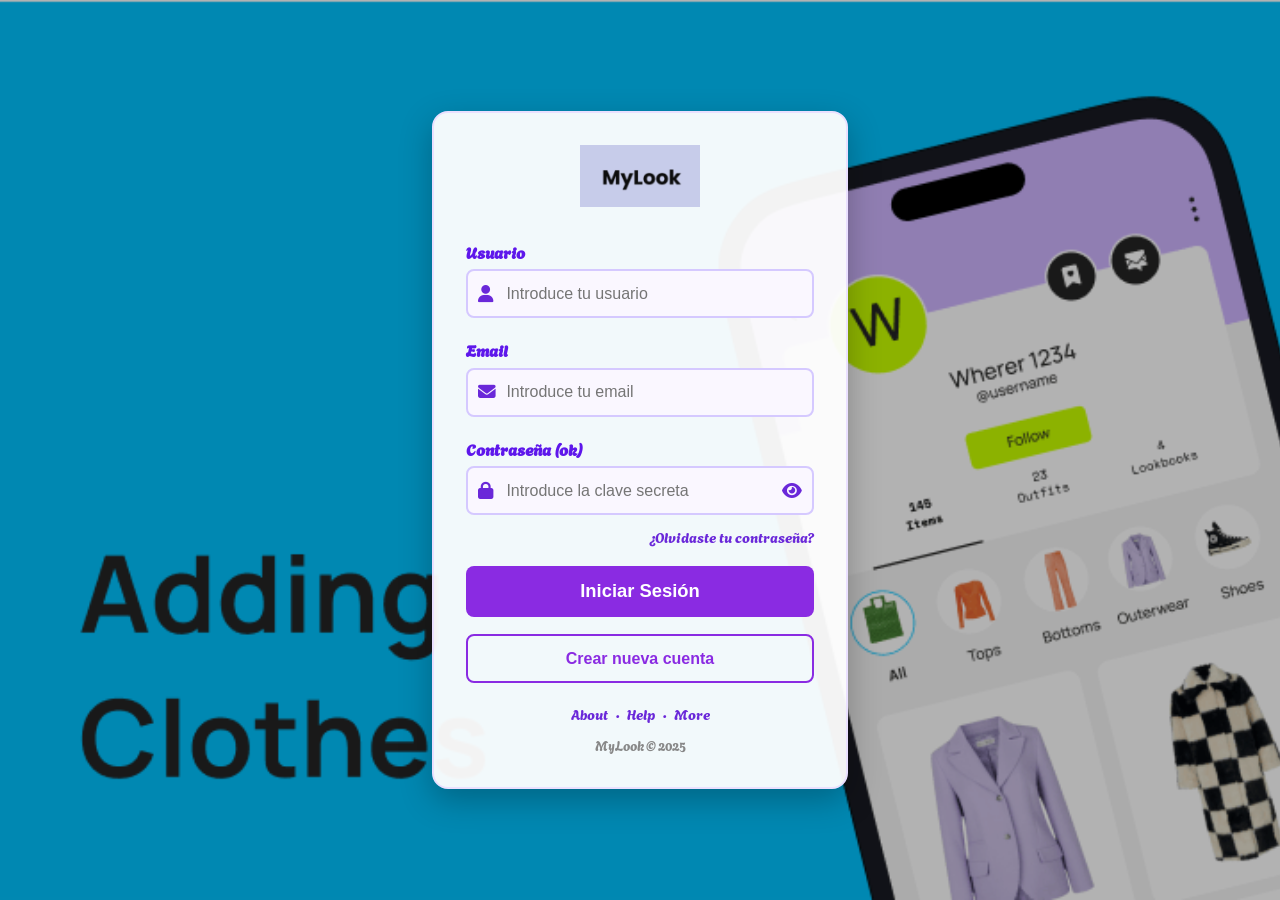
==== commit 6c72bcfb: "se agrego mejora de landing page" ====
--- a/index.html
+++ b/index.html
@@ -3,55 +3,173 @@
   <head>
     <meta charset="UTF-8" />
     <meta name="viewport" content="width=device-width, initial-scale=1.0" />
-    <title>Login con Clave Estática</title>
+    <title>Login</title>
     <link rel="stylesheet" href="login.css" />
+
+    <!--  Font Awesome -->
+    <link
+      rel="stylesheet"
+      href="https://cdnjs.cloudflare.com/ajax/libs/font-awesome/6.5.0/css/all.min.css"
+    />
   </head>
+
   <body>
     <section class="login-container">
       <div class="login-box">
-        <h2>Acceso</h2>
 
-        <form onsubmit="return validarLogin(event);">
-          <div class="input-group">
-            <label for="username">Usuario</label>
-            <input
-              type="text"
-              id="username"
-              name="username"
-              placeholder="Introduce tu usuario"
-              required
-            />
+        <!-- LOGIN -->
+        <div id="loginForm">
+
+          <!-- Logo -->
+          <div class="login-logo">
+            <img src="image/logo_ihc.png" alt="Logo IHC" />
           </div>
 
-          <div class="input-group">
-            <label for="email">Email</label>
-            <input
-              type="email"
-              id="email"
-              name="email"
-              placeholder="Introduce tu email"
-              required
-            />
+          <form onsubmit="return validarLogin(event);">
+
+            <div class="input-group">
+              <label for="username">Usuario</label>
+              <div class="input-wrapper">
+                <i class="fa-solid fa-user"></i>
+                <input
+                  type="text"
+                  id="username"
+                  placeholder="Introduce tu usuario"
+                  required
+                />
+              </div>
+            </div>
+
+            <div class="input-group">
+              <label for="email">Email</label>
+              <div class="input-wrapper">
+                <i class="fa-solid fa-envelope"></i>
+                <input
+                  type="email"
+                  id="email"
+                  placeholder="Introduce tu email"
+                  required
+                />
+              </div>
+            </div>
+
+            <div class="input-group">
+              <label for="password">Contraseña (ok)</label>
+              <div class="input-wrapper">
+                <i class="fa-solid fa-lock"></i>
+                <input
+                  type="password"
+                  id="password"
+                  placeholder="Introduce la clave secreta"
+                  required
+                />
+                <i class="fa-solid fa-eye toggle-password" onclick="togglePassword()"></i>
+              </div>
+            </div>
+
+            <p class="forgot-password">¿Olvidaste tu contraseña?</p>
+
+            <button type="submit" class="login-button">Iniciar Sesión</button>
+          </form>
+
+          <button class="create-account-button" onclick="mostrarRegistro()">
+            Crear nueva cuenta
+          </button>
+
+          <div class="extra-links">
+            <a href="#">About</a>
+            <span>·</span>
+            <a href="#">Help</a>
+            <span>·</span>
+            <a href="#">More</a>
           </div>
 
-          <div class="input-group">
-            <label for="password">Clave de Acceso (contraseña)</label>
-            <input
-              type="password"
-              id="password"
-              name="password"
-              placeholder="Introduce la clave secreta"
-              required
-            />
+          <p class="footer-text">MyLook © 2025</p>
+        </div>
+
+        <!--  REGISTRO (MISMO DISEÑO) -->
+        <div id="registerForm" style="display: none;">
+          <div class="login-logo">
+            <img src="image/logo_ihc.png" alt="Logo IHC" />
           </div>
 
-          <button type="submit" class="login-button">Iniciar Sesión</button>
-        </form>
+          <form onsubmit="return registrarUsuario(event);">
 
-        <!-- Logo debajo del formulario -->
-        <div class="login-logo">
-          <img src="image/logo_ihc.png" alt="Logo IHC" />
+            <div class="input-group">
+              <label for="nombre">Nombre</label>
+              <div class="input-wrapper">
+                <i class="fa-solid fa-id-card"></i>
+                <input
+                  type="text"
+                  id="nombre"
+                  placeholder="Introduce tu nombre"
+                  required
+                />
+              </div>
+            </div>
+
+            <div class="input-group">
+              <label for="apellido">Apellido</label>
+              <div class="input-wrapper">
+                <i class="fa-solid fa-id-card"></i>
+                <input
+                  type="text"
+                  id="apellido"
+                  placeholder="Introduce tu apellido"
+                  required
+                />
+              </div>
+            </div>
+
+            <div class="input-group">
+              <label for="regEmail">Email</label>
+              <div class="input-wrapper">
+                <i class="fa-solid fa-envelope"></i>
+                <input
+                  type="email"
+                  id="regEmail"
+                  placeholder="Introduce tu email"
+                  required
+                />
+              </div>
+            </div>
+
+            <div class="input-group">
+              <label for="regPass">Contraseña</label>
+              <div class="input-wrapper">
+                <i class="fa-solid fa-lock"></i>
+                <input
+                  type="password"
+                  id="regPass"
+                  placeholder="Crea una contraseña"
+                  required
+                />
+              </div>
+            </div>
+
+            <div class="input-group">
+              <label for="regConfirm">Confirmar contraseña</label>
+              <div class="input-wrapper">
+                <i class="fa-solid fa-lock"></i>
+                <input
+                  type="password"
+                  id="regConfirm"
+                  placeholder="Repite la contraseña"
+                  required
+                />
+              </div>
+            </div>
+
+            <button type="submit" class="login-button">Registrar</button>
+          </form>
+
+          <button class="create-account-button" onclick="mostrarLogin()">
+            Volver al inicio
+          </button>
+
+          <p class="footer-text">MyLook © 2025</p>
         </div>
+
       </div>
     </section>
 
--- a/login.css
+++ b/login.css
@@ -1,13 +1,27 @@
-/* ===================================================== */
-/* CONTENEDOR PRINCIPAL CON IMAGEN DE FONDO */
-/* ===================================================== */
+
+@import url('https://fonts.googleapis.com/css2?family=Agbalumo&display=swap');
+
+/* RESET */
+* {
+  margin: 0;
+  padding: 0;
+  box-sizing: border-box;
+}
+
+html, body {
+  width: 100%;
+  height: 100%;
+  overflow-x: hidden;
+  font-family: "Agbalumo", system-ui; 
+}
+
+/* CONTENEDOR PRINCIPAL */
 .login-container {
   display: flex;
   justify-content: center;
   align-items: center;
   min-height: 100vh;
-  width: 100%;
-  padding: 1.25rem;
+  padding: 0 1rem;
   background-image: url("image/wearing.png");
   background-size: cover;
   background-position: center;
@@ -15,21 +29,18 @@
   position: relative;
 }
 
-/* Capa semitransparente opcional para mejorar legibilidad */
 .login-container::before {
   content: "";
   position: absolute;
-  top: 0;
-  left: 0;
-  right: 0;
-  bottom: 0;
-  background-color: rgba(0, 0, 0, 0.3); /* Ajusta opacidad a tu gusto */
+  inset: 0;
+  background-color: rgba(0, 0, 0, 0.3);
   z-index: 1;
 }
 
+/* CAJA LOGIN */
 .login-box {
-  background: rgba(255, 255, 255, 0.95); /* Fondo blanco semi-transparente */
-  padding: 2.8rem;
+  background: rgba(255, 255, 255, 0.95);
+  padding: 2rem;
   border-radius: 1rem;
   width: 100%;
   max-width: 26rem;
@@ -37,47 +48,92 @@
   box-shadow: 0 0.7rem 2rem rgba(0, 0, 0, 0.25);
   border: 2px solid #eae0ff;
   position: relative;
-  z-index: 2; /* Está sobre la capa semitransparente */
-}
-
-.login-box h2 {
-  margin-bottom: 2rem;
-  color: #5e17eb;
-  font-size: 2rem;
-  font-weight: 700;
-}
-
-/* Inputs */
+  z-index: 2;
+}
+
+/* LOGO */
+.login-logo {
+  margin-bottom: 1.8rem;
+}
+
+.login-logo img {
+  width: 120px;
+  opacity: 0.95;
+}
+
+/* INPUTS */
 .input-group {
   margin-bottom: 1.25rem;
   text-align: left;
 }
 
 .input-group label {
-  display: block;
-  margin-bottom: 0.4rem;
   font-weight: 600;
   color: #5e17eb;
-}
-
-.input-group input {
-  width: 100%;
-  padding: 0.85rem;
+  margin-bottom: 0.4rem;
+  display: block;
+}
+
+.input-wrapper {
+  position: relative;
+}
+
+/*  Íconos izquierdos */
+.input-wrapper i:not(.toggle-password) {
+  position: absolute;
+  left: 0.75rem;
+  top: 50%;
+  transform: translateY(-50%);
+  color: #6a28d9;
+  font-size: 1.1rem;
+  pointer-events: none;
+}
+
+/*  Inputs con espacio para íconos */
+.input-wrapper input {
+  width: 100%;
+  padding: 0.85rem 2.8rem 0.85rem 2.4rem;
   border: 2px solid #d5c9ff;
   border-radius: 0.5rem;
   font-size: 1rem;
+  background: #faf7ff;
   transition: 0.3s ease;
-  background: #faf7ff;
-}
-
-.input-group input:focus {
+}
+
+.input-wrapper input:focus {
   border-color: #8a2be2;
+  background: #ffffff;
   outline: none;
-  background: #ffffff;
   box-shadow: 0 0 7px rgba(138, 43, 226, 0.4);
 }
 
-/* Botón */
+/*  Ícono ojito contraseña */
+.toggle-password {
+  position: absolute;
+  right: 0.75rem;
+  top: 50%;
+  transform: translateY(-50%);
+  font-size: 1.1rem;
+  color: #6a28d9;
+  cursor: pointer;
+  pointer-events: auto;
+}
+
+/* FORGOT PASSWORD */
+.forgot-password {
+  text-align: right;
+  font-size: 0.9rem;
+  color: #6a28d9;
+  margin: -0.6rem 0 1.2rem;
+  cursor: pointer;
+  transition: 0.3s;
+}
+
+.forgot-password:hover {
+  text-decoration: underline;
+}
+
+/* BOTÓN LOGIN */
 .login-button {
   width: 100%;
   padding: 0.9rem;
@@ -95,34 +151,60 @@
   background-color: #6d1cd4;
 }
 
-/* Logo debajo del formulario */
-.login-logo {
-  margin-top: 1.5rem;
-  text-align: center;
-}
-
-.login-logo img {
-  width: 120px; /* Tamaño más grande */
-  height: auto;
-  opacity: 0.95;
-}
-
-/* Responsive */
+/* BOTÓN CREAR CUENTA */
+.create-account-button {
+  width: 100%;
+  margin-top: 1.1rem;
+  padding: 0.85rem;
+  border-radius: 0.5rem;
+  border: 2px solid #8a2be2;
+  background: transparent;
+  color: #8a2be2;
+  font-size: 1rem;
+  font-weight: 600;
+  cursor: pointer;
+  transition: 0.3s ease;
+}
+
+.create-account-button:hover {
+  background-color: #f4e8ff;
+}
+
+/* ENLACES INFERIORES */
+.extra-links {
+  margin-top: 1.2rem;
+  font-size: 0.9rem;
+  color: #6a28d9;
+  display: flex;
+  justify-content: center;
+  gap: 0.5rem;
+}
+
+.extra-links a {
+  text-decoration: none;
+  color: #6a28d9;
+  transition: 0.3s;
+}
+
+.extra-links a:hover {
+  text-decoration: underline;
+}
+
+/* FOOTER */
+.footer-text {
+  font-size: 0.8rem;
+  color: #888;
+  margin-top: 0.8rem;
+}
+
+/* RESPONSIVE */
 @media (max-width: 600px) {
   .login-box {
-    padding: 2rem;
-    border-radius: 0.5rem;
+    max-width: 90%;
+    padding: 1.5rem;
   }
 
-  .login-box h2 {
-    font-size: 1.7rem;
+  .login-logo img {
+    width: 90px;
   }
-
-  .login-button {
-    font-size: 1.1rem;
-  }
-
-  .login-logo img {
-    width: 100px; /* Tamaño proporcional para móviles */
-  }
-}
+}
